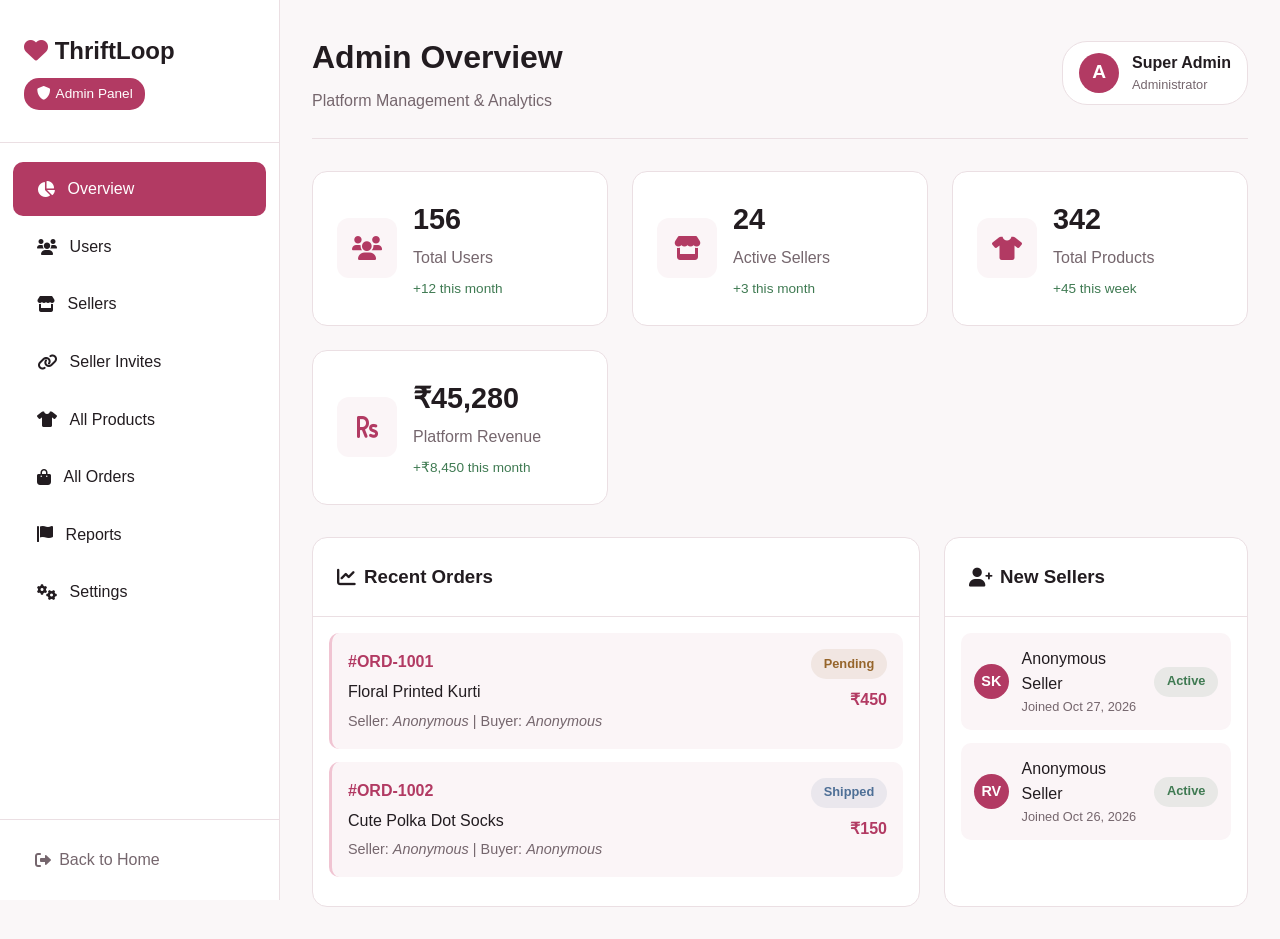
==== pages/admin/admin.html @ 54d68b33 "Update ThriftLoop frontend" ====
<!DOCTYPE html>
<html lang="en">
<head>
    <meta charset="UTF-8">
    <meta name="viewport" content="width=device-width, initial-scale=1.0">
    <title>Admin Dashboard - ThriftLoop</title>
    <link rel="stylesheet" href="../../css/style.css">
    <link rel="stylesheet" href="../seller/seller.css">
    <link rel="stylesheet" href="admin.css">
    <link href="https://fonts.googleapis.com/css2?family=Poppins:wght@300;400;500;600;700&display=swap" rel="stylesheet">
    <link rel="stylesheet" href="https://cdnjs.cloudflare.com/ajax/libs/font-awesome/6.0.0/css/all.min.css">
</head>
<body>
    <div class="dashboard-container">
        <!-- Sidebar -->
        <aside class="sidebar">
            <div class="sidebar-header">
                <h2><i class="fas fa-heart"></i> ThriftLoop</h2>
                <p class="admin-badge"><i class="fas fa-shield-alt"></i> Admin Panel</p>
            </div>
            <nav class="sidebar-nav">
                <a href="#overview" class="nav-item active" onclick="showSection('overview')">
                    <i class="fas fa-chart-pie"></i> Overview
                </a>
                <a href="#users" class="nav-item" onclick="showSection('users')">
                    <i class="fas fa-users"></i> Users
                </a>
                <a href="#sellers" class="nav-item" onclick="showSection('sellers')">
                    <i class="fas fa-store"></i> Sellers
                </a>
                <a href="#invites" class="nav-item" onclick="showSection('invites')">
                    <i class="fas fa-link"></i> Seller Invites
                </a>
                <a href="#products" class="nav-item" onclick="showSection('products')">
                    <i class="fas fa-tshirt"></i> All Products
                </a>
                <a href="#orders" class="nav-item" onclick="showSection('orders')">
                    <i class="fas fa-shopping-bag"></i> All Orders
                </a>
                <a href="#reports" class="nav-item" onclick="showSection('reports')">
                    <i class="fas fa-flag"></i> Reports
                </a>
                <a href="#settings" class="nav-item" onclick="showSection('settings')">
                    <i class="fas fa-cogs"></i> Settings
                </a>
            </nav>
            <div class="sidebar-footer">
                <a href="../../index.html" class="logout-btn">
                    <i class="fas fa-sign-out-alt"></i> Back to Home
                </a>
            </div>
        </aside>

        <!-- Main Content -->
        <main class="main-content">
            <header class="dashboard-header">
                <div class="header-left">
                    <h1 id="sectionTitle">Admin Overview</h1>
                    <p class="header-subtitle">Platform Management & Analytics</p>
                </div>
                <div class="header-right">
                    <div class="admin-info">
                        <div class="admin-avatar">A</div>
                        <div class="admin-details">
                            <p class="admin-name">Super Admin</p>
                            <p class="admin-role">Administrator</p>
                        </div>
                    </div>
                </div>
            </header>

            <!-- Overview Section -->
            <section id="overview" class="content-section active">
                <div class="stats-grid">
                    <div class="stat-card">
                        <div class="stat-icon">
                            <i class="fas fa-users"></i>
                        </div>
                        <div class="stat-info">
                            <h3>156</h3>
                            <p>Total Users</p>
                            <span class="stat-change positive">+12 this month</span>
                        </div>
                    </div>
                    <div class="stat-card">
                        <div class="stat-icon">
                            <i class="fas fa-store"></i>
                        </div>
                        <div class="stat-info">
                            <h3>24</h3>
                            <p>Active Sellers</p>
                            <span class="stat-change positive">+3 this month</span>
                        </div>
                    </div>
                    <div class="stat-card">
                        <div class="stat-icon">
                            <i class="fas fa-tshirt"></i>
                        </div>
                        <div class="stat-info">
                            <h3>342</h3>
                            <p>Total Products</p>
                            <span class="stat-change positive">+45 this week</span>
                        </div>
                    </div>
                    <div class="stat-card">
                        <div class="stat-icon">
                            <i class="fas fa-rupee-sign"></i>
                        </div>
                        <div class="stat-info">
                            <h3>₹45,280</h3>
                            <p>Platform Revenue</p>
                            <span class="stat-change positive">+₹8,450 this month</span>
                        </div>
                    </div>
                </div>

                <div class="dashboard-grid">
                    <div class="dashboard-card">
                        <div class="card-header">
                            <h3><i class="fas fa-chart-line"></i> Recent Orders</h3>
                        </div>
                        <div class="orders-list">
                            <div class="order-item">
                                <div class="order-info">
                                    <p class="order-id">#ORD-1001</p>
                                    <p class="order-product">Floral Printed Kurti</p>
                                    <p class="order-details">Seller: <span class="anonymous">Anonymous</span> | Buyer: <span class="anonymous">Anonymous</span></p>
                                </div>
                                <div class="order-status">
                                    <span class="status-badge pending">Pending</span>
                                    <p class="order-amount">₹450</p>
                                </div>
                            </div>
                            <div class="order-item">
                                <div class="order-info">
                                    <p class="order-id">#ORD-1002</p>
                                    <p class="order-product">Cute Polka Dot Socks</p>
                                    <p class="order-details">Seller: <span class="anonymous">Anonymous</span> | Buyer: <span class="anonymous">Anonymous</span></p>
                                </div>
                                <div class="order-status">
                                    <span class="status-badge shipped">Shipped</span>
                                    <p class="order-amount">₹150</p>
                                </div>
                            </div>
                        </div>
                    </div>

                    <div class="dashboard-card">
                        <div class="card-header">
                            <h3><i class="fas fa-user-plus"></i> New Sellers</h3>
                        </div>
                        <div class="sellers-list">
                            <div class="seller-item">
                                <div class="seller-avatar-small">SK</div>
                                <div class="seller-info-small">
                                    <p class="seller-name-small">Anonymous Seller</p>
                                    <p class="seller-email-small">Joined Oct 27, 2026</p>
                                </div>
                                <span class="status-badge active">Active</span>
                            </div>
                            <div class="seller-item">
                                <div class="seller-avatar-small">RV</div>
                                <div class="seller-info-small">
                                    <p class="seller-name-small">Anonymous Seller</p>
                                    <p class="seller-email-small">Joined Oct 26, 2026</p>
                                </div>
                                <span class="status-badge active">Active</span>
                            </div>
                        </div>
                    </div>
                </div>
            </section>

            <!-- Users Section -->
            <section id="users" class="content-section">
                <div class="section-header">
                    <h2>All Users</h2>
                </div>
                <div class="table-container">
                    <table class="data-table">
                        <thead>
                            <tr>
                                <th>User ID</th>
                                <th>Email</th>
                                <th>Role</th>
                                <th>Joined</th>
                                <th>Status</th>
                                <th>Actions</th>
                            </tr>
                        </thead>
                        <tbody>
                            <tr>
                                <td>#USR-001</td>
                                <td>buyer1@example.com</td>
                                <td><span class="role-badge customer">Customer</span></td>
                                <td>Oct 20, 2026</td>
                                <td><span class="status-badge active">Active</span></td>
                                <td>
                                    <button class="action-btn"><i class="fas fa-ban"></i></button>
                                    <button class="action-btn"><i class="fas fa-eye"></i></button>
                                </td>
                            </tr>
                            <tr>
                                <td>#USR-002</td>
                                <td>buyer2@example.com</td>
                                <td><span class="role-badge customer">Customer</span></td>
                                <td>Oct 22, 2026</td>
                                <td><span class="status-badge active">Active</span></td>
                                <td>
                                    <button class="action-btn"><i class="fas fa-ban"></i></button>
                                    <button class="action-btn"><i class="fas fa-eye"></i></button>
                                </td>
                            </tr>
                        </tbody>
                    </table>
                </div>
            </section>

            <!-- Sellers Section -->
            <section id="sellers" class="content-section">
                <div class="section-header">
                    <h2>All Sellers</h2>
                </div>
                <div class="table-container">
                    <table class="data-table">
                        <thead>
                            <tr>
                                <th>Seller ID</th>
                                <th>Display Name</th>
                                <th>Products</th>
                                <th>Orders</th>
                                <th>Earnings</th>
                                <th>Status</th>
                                <th>Actions</th>
                            </tr>
                        </thead>
                        <tbody>
                            <tr>
                                <td>#SELL-XXXX</td>
                                <td><span class="anonymous">Anonymous Seller</span></td>
                                <td>8</td>
                                <td>12</td>
                                <td>₹5,450</td>
                                <td><span class="status-badge active">Active</span></td>
                                <td>
                                    <button class="action-btn"><i class="fas fa-eye"></i></button>
                                    <button class="action-btn"><i class="fas fa-ban"></i></button>
                                </td>
                            </tr>
                            <tr>
                                <td>#SELL-YYYY</td>
                                <td><span class="anonymous">Anonymous Seller</span></td>
                                <td>6</td>
                                <td>9</td>
                                <td>₹4,200</td>
                                <td><span class="status-badge active">Active</span></td>
                                <td>
                                    <button class="action-btn"><i class="fas fa-eye"></i></button>
                                    <button class="action-btn"><i class="fas fa-ban"></i></button>
                                </td>
                            </tr>
                        </tbody>
                    </table>
                </div>
            </section>

            <!-- Seller Invites Section -->
            <section id="invites" class="content-section">
                <div class="section-header">
                    <h2>Seller Invite Links</h2>
                    <button class="btn btn-primary" onclick="generateSellerInvite()">
                        <i class="fas fa-plus"></i> Generate New Invite
                    </button>
                </div>
                <div class="invite-info-box">
                    <p><i class="fas fa-shield-alt"></i> Only admins can create seller signup links. Share the generated link directly with the seller. Each link can be used once.</p>
                </div>
                <div class="table-container">
                    <table class="data-table">
                        <thead>
                            <tr>
                                <th>Created</th>
                                <th>Status</th>
                                <th>Signup Link</th>
                                <th>Used By</th>
                                <th>Actions</th>
                            </tr>
                        </thead>
                        <tbody id="invitesTableBody">
                            <tr><td colspan="5" style="text-align:center; color: var(--text-gray);">No invites yet. Generate one to share with a seller.</td></tr>
                        </tbody>
                    </table>
                </div>
            </section>

            <!-- Products Section -->
            <section id="products" class="content-section">
                <div class="section-header">
                    <h2>All Products</h2>
                </div>
                <div class="table-container">
                    <table class="data-table">
                        <thead>
                            <tr>
                                <th>Product ID</th>
                                <th>Product</th>
                                <th>Seller</th>
                                <th>Category</th>
                                <th>Price</th>
                                <th>Status</th>
                                <th>Actions</th>
                            </tr>
                        </thead>
                        <tbody>
                            <tr>
                                <td>#PRD-001</td>
                                <td>Floral Printed Kurti</td>
                                <td><span class="anonymous">Anonymous</span></td>
                                <td><span class="category-tag">Kurtis</span></td>
                                <td>₹450</td>
                                <td><span class="status-badge active">Active</span></td>
                                <td>
                                    <button class="action-btn"><i class="fas fa-check"></i></button>
                                    <button class="action-btn delete"><i class="fas fa-times"></i></button>
                                </td>
                            </tr>
                            <tr>
                                <td>#PRD-002</td>
                                <td>Cute Polka Dot Socks</td>
                                <td><span class="anonymous">Anonymous</span></td>
                                <td><span class="category-tag">Socks</span></td>
                                <td>₹150</td>
                                <td><span class="status-badge active">Active</span></td>
                                <td>
                                    <button class="action-btn"><i class="fas fa-check"></i></button>
                                    <button class="action-btn delete"><i class="fas fa-times"></i></button>
                                </td>
                            </tr>
                        </tbody>
                    </table>
                </div>
            </section>

            <!-- Orders Section -->
            <section id="orders" class="content-section">
                <div class="section-header">
                    <h2>All Orders</h2>
                </div>
                <div class="table-container">
                    <table class="data-table">
                        <thead>
                            <tr>
                                <th>Order ID</th>
                                <th>Product</th>
                                <th>Seller</th>
                                <th>Buyer</th>
                                <th>Amount</th>
                                <th>Status</th>
                                <th>Date</th>
                            </tr>
                        </thead>
                        <tbody>
                            <tr>
                                <td>#ORD-1001</td>
                                <td>Floral Printed Kurti</td>
                                <td><span class="anonymous">Anonymous</span></td>
                                <td><span class="anonymous">Anonymous</span></td>
                                <td>₹450</td>
                                <td><span class="status-badge pending">Pending</span></td>
                                <td>Oct 23, 2026</td>
                            </tr>
                            <tr>
                                <td>#ORD-1002</td>
                                <td>Cute Polka Dot Socks</td>
                                <td><span class="anonymous">Anonymous</span></td>
                                <td><span class="anonymous">Anonymous</span></td>
                                <td>₹150</td>
                                <td><span class="status-badge shipped">Shipped</span></td>
                                <td>Oct 24, 2026</td>
                            </tr>
                        </tbody>
                    </table>
                </div>
            </section>

            <!-- Reports Section -->
            <section id="reports" class="content-section">
                <div class="section-header">
                    <h2>Reports & Flags</h2>
                </div>
                <div class="dashboard-card">
                    <div class="card-header">
                        <h3><i class="fas fa-flag"></i> User Reports</h3>
                    </div>
                    <div class="reports-list">
                        <div class="report-item">
                            <div class="report-info">
                                <p class="report-title">Inappropriate Product Image</p>
                                <p class="report-details">Reported by: <span class="anonymous">Anonymous</span> | Product: #PRD-045</p>
                                <p class="report-reason">Reason: Misleading photos</p>
                            </div>
                            <div class="report-actions">
                                <button class="btn-small btn-primary">Review</button>
                                <button class="btn-small">Dismiss</button>
                            </div>
                        </div>
                    </div>
                </div>
            </section>

            <!-- Settings Section -->
            <section id="settings" class="content-section">
                <div class="section-header">
                    <h2>Platform Settings</h2>
                </div>
                <div class="dashboard-grid">
                    <div class="dashboard-card">
                        <div class="card-header">
                            <h3><i class="fas fa-sliders-h"></i> General Settings</h3>
                        </div>
                        <div class="settings-form">
                            <div class="form-group">
                                <label>Platform Name</label>
                                <input type="text" value="ThriftLoop">
                            </div>
                            <div class="form-group">
                                <label>Commission Rate (%)</label>
                                <input type="number" value="10">
                            </div>
                            <button class="btn btn-primary">Save Settings</button>
                        </div>
                    </div>
                    <div class="dashboard-card">
                        <div class="card-header">
                            <h3><i class="fas fa-shield-alt"></i> Privacy Settings</h3>
                        </div>
                        <div class="settings-form">
                            <div class="toggle-setting">
                                <label>Anonymous Buyer-Seller Communication</label>
                                <label class="switch">
                                    <input type="checkbox" checked>
                                    <span class="slider"></span>
                                </label>
                            </div>
                            <div class="toggle-setting">
                                <label>Hide Seller Details from Buyers</label>
                                <label class="switch">
                                    <input type="checkbox" checked>
                                    <span class="slider"></span>
                                </label>
                            </div>
                            <button class="btn btn-primary">Update Privacy</button>
                        </div>
                    </div>
                </div>
            </section>
        </main>
    </div>

    <script src="../../js/config.js"></script>
    <script src="../../js/api.js"></script>
    <script src="admin.js"></script>
</body>
</html>
---- css/style.css ----
/* Reset and Base Styles */
* {
    margin: 0;
    padding: 0;
    box-sizing: border-box;
    -webkit-tap-highlight-color: transparent;
}

:root {
    /* ---- Brand palette: 2 pinks + white + ink ---- */
    --pink-blush: #f0c4d2;     /* soft dusty pink */
    --pink-berry: #b23a63;     /* deep berry pink */
    --pink-berry-dark: #8e2c4e;
    --cream: #ffffff;          /* clean white */
    --ink: #221c20;            /* soft black text */
    --ink-deep: #faf7f8;       /* light page tint */
    --surface: #ffffff;        /* cards */
    --surface-raised: #fdfbfc;
    --surface-soft: #fbf5f7;   /* blush tint */
    --muted: #75666d;
    --line: #ebdfe3;
    --shadow: rgba(34, 28, 32, 0.07);
    --shadow-strong: rgba(34, 28, 32, 0.12);

    /* ---- Legacy aliases (keep existing styles working) ---- */
    --primary-pink: var(--pink-berry);
    --baby-pink: var(--pink-blush);
    --shocking-pink: var(--pink-berry);
    --hot-pink: var(--pink-blush);
    --violet: var(--pink-berry-dark);
    --light-violet: var(--pink-blush);
    --accent-orange: var(--pink-berry);
    --dark-bg: var(--surface);
    --darker-bg: var(--ink-deep);
    --card-bg: var(--surface);
    --text-light: var(--ink);
    --text-gray: var(--muted);
    --border-color: var(--line);
    --border-pink: var(--pink-berry);
    --light-pink: var(--pink-blush);
    --dark-pink: var(--pink-berry);
    --success: #3f7a52;
    --warning: #96652b;
    --danger: #b24343;
    --info: #4e6f96;

    color-scheme: light;
    accent-color: var(--pink-berry);
}

body {
    font-family: 'Inter', -apple-system, BlinkMacSystemFont, sans-serif;
    background: radial-gradient(ellipse at top, rgba(168, 85, 247, 0.15) 0%, transparent 50%),
                radial-gradient(ellipse at bottom, rgba(255, 110, 199, 0.1) 0%, transparent 50%),
                var(--darker-bg);
    color: var(--text-light);
    line-height: 1.6;
    overflow-x: hidden;
    -webkit-font-smoothing: antialiased;
    -moz-osx-font-smoothing: grayscale;
    -webkit-tap-highlight-color: transparent;
}

::selection {
    background: var(--pink-berry);
    color: var(--cream);
}

a:focus-visible,
button:focus-visible {
    outline: 2px solid var(--pink-berry);
    outline-offset: 3px;
}

.container {
    max-width: 1200px;
    margin: 0 auto;
    padding: 0 2rem;
}

/* Header */
.header {
    position: fixed;
    top: 0;
    width: 100%;
    background: rgba(15, 6, 20, 0.98);
    backdrop-filter: blur(20px) saturate(180%);
    -webkit-backdrop-filter: blur(20px) saturate(180%);
    z-index: 1000;
    border-bottom: 1px solid rgba(255, 110, 199, 0.2);
}

.navbar {
    padding: 1rem 0;
}

.nav-container {
    max-width: 1200px;
    margin: 0 auto;
    padding: 0 2rem;
    display: flex;
    justify-content: space-between;
    align-items: center;
    flex-wrap: wrap;
}

.nav-logo h2 {
    color: var(--baby-pink);
    font-size: 1.8rem;
    font-weight: 700;
    letter-spacing: -0.02em;
}

.nav-logo i {
    color: var(--shocking-pink);
}

.nav-menu {
    display: flex;
    list-style: none;
    gap: 2rem;
    align-items: center;
}

.nav-link {
    color: var(--text-light);
    text-decoration: none;
    font-weight: 500;
    transition: color 0.3s ease;
    position: relative;
}

.nav-link:hover {
    color: var(--pink-berry);
}

.nav-link::after {
    display: none;
}

.nav-link:hover::after {
    width: 100%;
}

/* Dropdown */
.dropdown {
    position: relative;
}

.dropdown-menu {
    position: absolute;
    top: 100%;
    left: 0;
    background: var(--surface);
    border: 1px solid var(--border-color);
    border-radius: 10px;
    padding: 0.5rem 0;
    min-width: 150px;
    display: none;
    box-shadow: 0 12px 30px var(--shadow);
}

.dropdown:hover .dropdown-menu {
    display: block;
}

.dropdown-item {
    display: flex;
    align-items: center;
    gap: 0.5rem;
    padding: 0.7rem 1rem;
    color: var(--text-light);
    text-decoration: none;
    transition: background 0.3s ease;
}

.dropdown-item:hover {
    background: var(--surface-soft);
    color: var(--pink-berry);
}

/* Nav Actions */
.nav-actions {
    display: flex;
    align-items: center;
    gap: 1rem;
}

.cart-btn {
    background: var(--surface);
    border: 1px solid var(--border-color);
    color: var(--ink);
    padding: 0.5rem 1rem;
    border-radius: 25px;
    cursor: pointer;
    position: relative;
    transition: all 0.3s ease;
}

.cart-btn:hover {
    background: var(--surface-soft);
    border-color: var(--pink-blush);
    color: var(--pink-berry);
}

.btn-sell {
    background: transparent;
    border: 1px solid var(--baby-pink);
    color: var(--baby-pink);
    padding: 0.5rem 1.2rem;
    border-radius: 10px;
    text-decoration: none;
    font-weight: 600;
    transition: all 0.2s ease;
}

.btn-sell:hover {
    background: rgba(255, 182, 217, 0.1);
}

.cart-count {
    position: absolute;
    top: -8px;
    right: -8px;
    background: var(--pink-berry);
    color: var(--cream);
    border-radius: 50%;
    width: 20px;
    height: 20px;
    display: flex;
    align-items: center;
    justify-content: center;
    font-size: 0.75rem;
    font-weight: 600;
}

.btn-login {
    background: linear-gradient(135deg, var(--shocking-pink), var(--violet));
    border: none;
    color: var(--text-light);
    padding: 0.5rem 1.5rem;
    border-radius: 10px;
    cursor: pointer;
    font-weight: 600;
    transition: all 0.2s ease;
}

.btn-login:hover {
    opacity: 0.9;
}

/* Hamburger */
.hamburger {
    display: none;
    cursor: pointer;
}

.bar {
    display: block;
    width: 25px;
    height: 3px;
    margin: 5px auto;
    background-color: var(--ink);
}

/* Hero Section */
.hero {
    padding: 120px 0 80px;
    min-height: 100vh;
    display: flex;
    align-items: center;
}

.hero-container {
    max-width: 1200px;
    margin: 0 auto;
    padding: 0 2rem;
    display: grid;
    grid-template-columns: 1fr 1fr;
    gap: 4rem;
    align-items: center;
}

.hero-title {
    font-size: 3.5rem;
    font-weight: 700;
    line-height: 1.2;
    margin-bottom: 1rem;
}

.gradient-text {
    background: linear-gradient(90deg, var(--baby-pink), var(--shocking-pink));
    -webkit-background-clip: text;
    -webkit-text-fill-color: transparent;
    background-clip: text;
}

.hero-subtitle {
    font-size: 1.2rem;
    color: var(--text-gray);
    margin-bottom: 2rem;
}

.hero-buttons {
    display: flex;
    gap: 1rem;
    flex-wrap: wrap;
}

.btn {
    padding: 0.8rem 2rem;
    border: none;
    border-radius: 12px;
    text-decoration: none;
    font-weight: 600;
    cursor: pointer;
    transition: all 0.2s ease;
    display: inline-flex;
    align-items: center;
    gap: 0.5rem;
    font-family: 'Inter', sans-serif;
    font-size: 0.95rem;
}

.btn-primary {
    background: linear-gradient(135deg, var(--shocking-pink), var(--violet));
    color: var(--text-light);
    border: none;
}

.btn-primary:hover {
    opacity: 0.9;
}

.btn-secondary {
    background: transparent;
    color: var(--text-light);
    border: 1px solid var(--shocking-pink);
}

.btn-secondary:hover {
    background: rgba(255, 20, 147, 0.1);
}

.btn-full {
    width: 100%;
    justify-content: center;
}

/* Hero Image */
.hero-card {
    position: relative;
    border-radius: 20px;
    overflow: hidden;
    border: 1px solid var(--border-color);
    box-shadow: 0 20px 45px var(--shadow);
}

.hero-card img {
    width: 100%;
    height: 500px;
    object-fit: cover;
    display: block;
}

/* Categories */
.categories {
    padding: 80px 0;
    background: var(--ink-deep);
    border-top: 1px solid var(--border-color);
    border-bottom: 1px solid rgba(255, 110, 199, 0.2);
}

.section-title {
    text-align: center;
    font-size: 2.5rem;
    margin-bottom: 3rem;
    font-weight: 700;
}

.categories-grid {
    display: grid;
    grid-template-columns: 1fr 1fr;
    gap: 2rem;
}

.category-card {
    position: relative;
    border-radius: 15px;
    overflow: hidden;
    cursor: pointer;
    transition: transform 0.3s ease;
    height: 250px;
}

.category-card:hover {
    transform: scale(1.02);
}

.category-card img {
    width: 100%;
    height: 100%;
    object-fit: cover;
}

.category-overlay {
    position: absolute;
    bottom: 0;
    left: 0;
    right: 0;
    background: linear-gradient(transparent, rgba(0, 0, 0, 0.9));
    padding: 2rem;
    text-align: center;
}

.category-overlay h3 {
    font-size: 1.8rem;
    margin-bottom: 0.5rem;
    color: #ffffff;
}

.category-overlay p {
    color: rgba(255, 255, 255, 0.82);
}

/* Products */
.products {
    padding: 80px 0;
}

.products-header {
    display: flex;
    justify-content: space-between;
    align-items: center;
    margin-bottom: 1rem;
    flex-wrap: wrap;
    gap: 1rem;
}

.stock-note {
    text-align: center;
    color: var(--baby-pink);
    margin-bottom: 2rem;
    font-size: 0.9rem;
    display: flex;
    align-items: center;
    justify-content: center;
    gap: 0.5rem;
}

.filter-tabs {
    display: flex;
    gap: 0.5rem;
    background: var(--surface-soft);
    padding: 0.3rem;
    border-radius: 25px;
    border: 1px solid var(--border-color);
}

.filter-tab {
    background: transparent;
    border: none;
    color: var(--text-light);
    padding: 0.5rem 1.5rem;
    border-radius: 20px;
    cursor: pointer;
    transition: all 0.3s ease;
    font-family: 'Poppins', sans-serif;
}

.filter-tab.active {
    background: var(--pink-berry);
    color: var(--cream);
}

.filter-tab:hover:not(.active) {
    background: var(--surface);
    color: var(--pink-berry);
}

.products-grid {
    display: grid;
    grid-template-columns: repeat(auto-fill, minmax(280px, 1fr));
    gap: 2rem;
}

.product-card {
    background: var(--surface);
    border-radius: 15px;
    overflow: hidden;
    border: 1px solid var(--border-color);
    transition: transform 0.3s ease, box-shadow 0.3s ease, border-color 0.3s ease;
    cursor: pointer;
}

.product-card:hover {
    transform: translateY(-2px);
    border-color: var(--pink-blush);
    box-shadow: 0 15px 30px var(--shadow);
}

.product-image {
    width: 100%;
    height: 250px;
    object-fit: cover;
}

.product-info {
    padding: 1.5rem;
}

.product-category {
    color: var(--pink-berry);
    font-size: 0.85rem;
    font-weight: 500;
    letter-spacing: 0.06em;
    text-transform: uppercase;
}

.product-name {
    font-size: 1.2rem;
    margin: 0.5rem 0;
    font-weight: 600;
}

.product-price {
    color: var(--pink-berry);
    font-size: 1.3rem;
    font-weight: 700;
    margin-bottom: 1rem;
}

.product-seller {
    color: var(--text-gray);
    font-size: 0.85rem;
    margin-bottom: 1rem;
}

.btn-add-cart {
    width: 100%;
    background: var(--pink-berry);
    border: none;
    color: var(--cream);
    padding: 0.7rem;
    border-radius: 10px;
    cursor: pointer;
    font-weight: 600;
    transition: all 0.3s ease;
    font-family: 'Poppins', sans-serif;
}

.btn-add-cart:hover {
    background: var(--pink-berry-dark);
}

/* Cart Sidebar */
.cart-sidebar {
    position: fixed;
    top: 0;
    right: -400px;
    width: 400px;
    height: 100vh;
    background: var(--surface);
    border-left: 1px solid var(--border-color);
    z-index: 2000;
    transition: right 0.3s ease;
    display: flex;
    flex-direction: column;
    box-shadow: -12px 0 35px var(--shadow);
}

.cart-sidebar.active {
    right: 0;
}

.cart-header {
    padding: 1.5rem;
    border-bottom: 1px solid var(--border-color);
    display: flex;
    justify-content: space-between;
    align-items: center;
}

.cart-header h3 {
    font-size: 1.5rem;
}

.close-cart {
    background: none;
    border: none;
    color: var(--text-light);
    font-size: 1.5rem;
    cursor: pointer;
}

.cart-items {
    flex: 1;
    overflow-y: auto;
    padding: 1rem;
}

.cart-item {
    display: flex;
    gap: 1rem;
    padding: 1rem;
    background: var(--surface-soft);
    border: 1px solid var(--border-color);
    border-radius: 10px;
    margin-bottom: 1rem;
}

.cart-item img {
    width: 60px;
    height: 60px;
    object-fit: cover;
    border-radius: 8px;
}

.cart-item-info {
    flex: 1;
}

.cart-item-name {
    font-weight: 600;
    margin-bottom: 0.3rem;
}

.cart-item-price {
    color: var(--primary-pink);
    font-weight: 600;
}

.remove-item {
    background: var(--danger);
    border: none;
    color: var(--cream);
    font-weight: 600;
    padding: 0.3rem 0.6rem;
    border-radius: 5px;
    cursor: pointer;
    margin-top: 0.5rem;
}

.cart-footer {
    padding: 1.5rem;
    border-top: 1px solid var(--border-color);
}

.cart-total {
    display: flex;
    justify-content: space-between;
    font-size: 1.3rem;
    font-weight: 700;
    margin-bottom: 1rem;
    color: var(--pink-berry);
}

.cart-overlay {
    position: fixed;
    top: 0;
    left: 0;
    width: 100%;
    height: 100%;
    background: rgba(34, 28, 32, 0.35);
    z-index: 1500;
    display: none;
}

.cart-overlay.active {
    display: block;
}

/* Modal */
.modal {
    position: fixed;
    top: 0;
    left: 0;
    width: 100%;
    height: 100%;
    background: rgba(34, 28, 32, 0.35);
    z-index: 3000;
    display: none;
    align-items: center;
    justify-content: center;
}

.modal.active {
    display: flex;
}

.modal-content {
    background: var(--surface);
    border-radius: 15px;
    border: 1px solid var(--border-color);
    width: 90%;
    max-width: 400px;
    max-height: 90vh;
    overflow-y: auto;
    box-shadow: 0 30px 70px var(--shadow-strong);
}

.modal-header {
    padding: 1.5rem;
    border-bottom: 1px solid var(--border-color);
    display: flex;
    justify-content: space-between;
    align-items: center;
}

.modal-header h3 {
    font-size: 1.5rem;
}

.close-modal {
    background: none;
    border: none;
    color: var(--text-light);
    font-size: 1.5rem;
    cursor: pointer;
}

.modal-body {
    padding: 1.5rem;
}

.login-tabs {
    display: flex;
    gap: 0.3rem;
    margin-bottom: 1.5rem;
    background: var(--surface-soft);
    padding: 0.3rem;
    border-radius: 10px;
}

.login-tab {
    flex: 1;
    background: transparent;
    border: none;
    color: var(--text-light);
    padding: 0.5rem;
    border-radius: 8px;
    cursor: pointer;
    transition: all 0.3s ease;
    font-family: 'Poppins', sans-serif;
}

.login-tab.active {
    background: var(--pink-berry);
    color: var(--cream);
}

.form-group {
    margin-bottom: 1rem;
}

.form-group input {
    width: 100%;
    padding: 0.8rem;
    background: var(--surface-soft);
    border: 1px solid var(--border-color);
    border-radius: 10px;
    color: var(--ink);
    font-family: 'Poppins', sans-serif;
    font-size: 0.95rem;
}

.form-group input::placeholder {
    color: var(--muted);
}

.form-group input:focus {
    outline: none;
    border-color: var(--pink-berry);
    background: var(--surface);
    box-shadow: 0 0 0 3px rgba(178, 58, 99, 0.09);
}

.signup-link {
    text-align: center;
    margin-top: 1rem;
    color: var(--text-gray);
}

.signup-link a {
    color: var(--pink-berry);
    text-decoration: none;
}

/* Responsive */
@media (max-width: 968px) {
    .hero-container {
        grid-template-columns: 1fr;
        text-align: center;
    }
    
    .hero-title {
        font-size: 2.5rem;
    }
    
    .categories-grid {
        grid-template-columns: 1fr;
    }
    
    .products-header {
        flex-direction: column;
        text-align: center;
    }
    
    .filter-tabs {
        flex-wrap: wrap;
        justify-content: center;
    }
    
    .categories-grid {
        grid-template-columns: 1fr 1fr;
    }
}

@media (max-width: 768px) {
    .hamburger {
        display: block;
    }
    
    .nav-menu {
        position: fixed;
        left: -100%;
        top: 70px;
        flex-direction: column;
        background: var(--surface);
        width: 100%;
        text-align: center;
        transition: 0.3s;
        box-shadow: 0 10px 27px var(--shadow);
        padding: 2rem 0;
        border-bottom: 1px solid var(--border-color);
    }
    
    .nav-menu.active {
        left: 0;
    }
    
    .nav-actions {
        flex-wrap: wrap;
        justify-content: center;
    }
    
    .cart-sidebar {
        width: 100%;
        right: -100%;
    }
}
---- pages/seller/seller.css ----
/* Seller Dashboard Styles */
.dashboard-container {
    display: flex;
    min-height: 100vh;
    background: var(--ink-deep);
}

/* Sidebar */
.sidebar {
    width: 280px;
    background: var(--surface);
    border-right: 1px solid var(--border-color);
    display: flex;
    flex-direction: column;
    position: fixed;
    height: 100vh;
    overflow-y: auto;
}

.sidebar-header {
    padding: 2rem 1.5rem;
    border-bottom: 1px solid var(--border-color);
}

.sidebar-header h2 {
    color: var(--ink);
    font-size: 1.5rem;
    margin-bottom: 0.5rem;
}

.sidebar-header h2 i {
    color: var(--pink-berry);
}

.seller-badge {
    background: var(--pink-berry);
    color: var(--cream);
    padding: 0.3rem 0.8rem;
    border-radius: 15px;
    font-size: 0.85rem;
    display: inline-flex;
    align-items: center;
    gap: 0.3rem;
}

.sidebar-nav {
    flex: 1;
    padding: 1rem 0;
}

.nav-item {
    display: flex;
    align-items: center;
    gap: 0.8rem;
    padding: 0.9rem 1.5rem;
    color: var(--text-light);
    text-decoration: none;
    transition: all 0.3s ease;
    position: relative;
    margin: 0.2rem 0.8rem;
    border-radius: 10px;
}

.nav-item:hover {
    background: var(--surface-soft);
    color: var(--pink-berry);
}

.nav-item.active {
    background: var(--pink-berry);
    color: var(--cream);
}

.nav-item .badge {
    margin-left: auto;
    background: var(--pink-berry);
    color: var(--cream);
    padding: 0.2rem 0.6rem;
    border-radius: 12px;
    font-size: 0.75rem;
    font-weight: 600;
}

.nav-item.active .badge {
    background: var(--cream);
    color: var(--pink-berry);
}

.sidebar-footer {
    padding: 1rem 1.5rem;
    border-top: 1px solid var(--border-color);
}

.logout-btn {
    display: flex;
    align-items: center;
    gap: 0.5rem;
    color: var(--text-gray);
    text-decoration: none;
    padding: 0.7rem;
    transition: color 0.3s ease;
}

.logout-btn:hover {
    color: var(--danger);
}

/* Main Content */
.main-content {
    flex: 1;
    margin-left: 280px;
    padding: 2rem;
}

/* Header */
.dashboard-header {
    display: flex;
    justify-content: space-between;
    align-items: center;
    margin-bottom: 2rem;
    padding-bottom: 1.5rem;
    border-bottom: 1px solid var(--border-color);
}

.header-left h1 {
    font-size: 2rem;
    margin-bottom: 0.3rem;
}

.header-subtitle {
    color: var(--text-gray);
}

.header-right {
    display: flex;
    align-items: center;
    gap: 1.5rem;
}

.notification-bell {
    position: relative;
    background: var(--card-bg);
    padding: 0.7rem;
    border-radius: 50%;
    cursor: pointer;
    border: 1px solid var(--border-color);
}

.notification-dot {
    position: absolute;
    top: 8px;
    right: 8px;
    width: 8px;
    height: 8px;
    background: var(--danger);
    border-radius: 50%;
}

.seller-info {
    display: flex;
    align-items: center;
    gap: 0.8rem;
    background: var(--card-bg);
    padding: 0.5rem 1rem;
    border-radius: 25px;
    border: 1px solid var(--border-color);
}

.seller-avatar {
    width: 40px;
    height: 40px;
    border-radius: 50%;
    background: var(--pink-berry);
    color: var(--cream);
    display: flex;
    align-items: center;
    justify-content: center;
    font-weight: 700;
    font-size: 1.2rem;
}

.seller-name {
    font-weight: 600;
}

.seller-id {
    font-size: 0.8rem;
    color: var(--text-gray);
}

/* Content Sections */
.content-section {
    display: none;
}

.content-section.active {
    display: block;
}

/* Stats Grid */
.stats-grid {
    display: grid;
    grid-template-columns: repeat(auto-fit, minmax(250px, 1fr));
    gap: 1.5rem;
    margin-bottom: 2rem;
}

.stat-card {
    background: var(--surface);
    padding: 1.5rem;
    border-radius: 15px;
    border: 1px solid var(--border-color);
    display: flex;
    align-items: center;
    gap: 1rem;
    transition: transform 0.3s ease, box-shadow 0.3s ease;
}

.stat-card:hover {
    transform: translateY(-2px);
    box-shadow: 0 12px 26px var(--shadow);
}

.stat-icon {
    width: 60px;
    height: 60px;
    border-radius: 12px;
    display: flex;
    align-items: center;
    justify-content: center;
    font-size: 1.5rem;
    background: var(--surface-soft);
    color: var(--pink-berry);
}

.stat-info h3 {
    font-size: 1.8rem;
    margin-bottom: 0.2rem;
}

.stat-info p {
    color: var(--text-gray);
    margin-bottom: 0.3rem;
}

.stat-change {
    font-size: 0.85rem;
    color: var(--text-gray);
}

.stat-change.positive {
    color: var(--success);
}

/* Dashboard Grid */
.dashboard-grid {
    display: grid;
    grid-template-columns: 2fr 1fr;
    gap: 1.5rem;
}

/* Dashboard Card */
.dashboard-card {
    background: var(--card-bg);
    border-radius: 15px;
    border: 1px solid var(--border-color);
    overflow: hidden;
}

.card-header {
    padding: 1.5rem;
    border-bottom: 1px solid var(--border-color);
    display: flex;
    justify-content: space-between;
    align-items: center;
}

.card-header h3 {
    display: flex;
    align-items: center;
    gap: 0.5rem;
}

.view-all {
    color: var(--pink-berry);
    text-decoration: none;
    font-weight: 500;
}

/* Orders List */
.orders-list {
    padding: 1rem;
}

.order-item {
    display: flex;
    justify-content: space-between;
    padding: 1rem;
    background: var(--surface-soft);
    border-radius: 10px;
    margin-bottom: 0.8rem;
    border-left: 3px solid var(--pink-blush);
}

.order-id {
    font-weight: 600;
    color: var(--pink-berry);
}

.order-product {
    font-weight: 500;
    margin: 0.3rem 0;
}

.order-customer {
    color: var(--text-gray);
    font-size: 0.9rem;
}

.anonymous {
    color: var(--muted);
    font-style: italic;
}

.order-status {
    text-align: right;
}

.status-badge {
    padding: 0.3rem 0.8rem;
    border-radius: 15px;
    font-size: 0.8rem;
    font-weight: 600;
    display: inline-block;
}

.status-badge.pending {
    background: rgba(150, 101, 43, 0.1);
    color: var(--warning);
}

.status-badge.shipped {
    background: rgba(78, 111, 150, 0.1);
    color: var(--info);
}

.status-badge.delivered {
    background: rgba(63, 122, 82, 0.1);
    color: var(--success);
}

.status-badge.active {
    background: rgba(63, 122, 82, 0.1);
    color: var(--success);
}

.status-badge.sold {
    background: rgba(178, 67, 67, 0.1);
    color: var(--danger);
}

.order-amount {
    font-weight: 700;
    color: var(--pink-berry);
    margin-top: 0.5rem;
}

/* Quick Actions */
.quick-actions {
    padding: 1rem;
    display: flex;
    flex-direction: column;
    gap: 0.8rem;
}

.quick-action-btn {
    background: var(--surface);
    border: 1px solid var(--border-color);
    color: var(--ink);
    padding: 1rem;
    border-radius: 10px;
    cursor: pointer;
    display: flex;
    align-items: center;
    gap: 0.8rem;
    transition: all 0.3s ease;
    font-family: 'Poppins', sans-serif;
}

.quick-action-btn:hover {
    background: var(--surface-soft);
    border-color: var(--pink-blush);
    color: var(--pink-berry);
}

/* Section Headers */
.section-header {
    display: flex;
    justify-content: space-between;
    align-items: center;
    margin-bottom: 2rem;
}

/* Tables */
.products-table-container,
.orders-table-container {
    background: var(--card-bg);
    border-radius: 15px;
    border: 1px solid var(--border-color);
    overflow: hidden;
}

.products-table,
.orders-table {
    width: 100%;
    border-collapse: collapse;
}

.products-table thead,
.orders-table thead {
    background: var(--surface-soft);
}

.products-table th,
.orders-table th {
    padding: 1rem;
    text-align: left;
    font-weight: 600;
    color: var(--text-gray);
    border-bottom: 1px solid var(--border-color);
}

.products-table td,
.orders-table td {
    padding: 1rem;
    border-bottom: 1px solid var(--border-color);
}

.products-table tbody tr:hover,
.orders-table tbody tr:hover {
    background: var(--surface-soft);
}

.product-cell {
    display: flex;
    align-items: center;
    gap: 0.8rem;
}

.product-cell img {
    width: 50px;
    height: 50px;
    object-fit: cover;
    border-radius: 8px;
}

.category-tag {
    background: var(--surface-soft);
    color: var(--pink-berry);
    padding: 0.3rem 0.7rem;
    border-radius: 10px;
    font-size: 0.85rem;
}

.action-btn {
    background: var(--surface);
    border: 1px solid var(--border-color);
    color: var(--ink);
    padding: 0.4rem 0.6rem;
    border-radius: 6px;
    cursor: pointer;
    margin: 0 0.2rem;
}

.action-btn:hover {
    background: var(--surface-soft);
    border-color: var(--pink-blush);
    color: var(--pink-berry);
}

.action-btn.delete:hover {
    background: var(--danger);
    border-color: var(--danger);
    color: var(--cream);
}

.btn-small {
    padding: 0.4rem 0.8rem;
    background: var(--card-bg);
    border: 1px solid var(--border-color);
    color: var(--text-light);
    border-radius: 6px;
    cursor: pointer;
    font-size: 0.85rem;
}

.btn-small:disabled {
    opacity: 0.5;
    cursor: not-allowed;
}

/* Earnings */
.earnings-overview {
    display: grid;
    grid-template-columns: 2fr 1fr 1fr;
    gap: 1.5rem;
    margin-bottom: 2rem;
}

.earnings-card {
    background: var(--card-bg);
    padding: 1.5rem;
    border-radius: 15px;
    border: 1px solid var(--border-color);
    text-align: center;
}

.earnings-card.main {
    background: var(--pink-berry);
    border-color: var(--pink-berry);
    color: var(--cream);
}

.earnings-card h3 {
    color: var(--text-gray);
    margin-bottom: 0.8rem;
}

.earnings-card.main h3 {
    color: var(--cream);
}

.earnings-amount {
    font-size: 2.5rem;
    font-weight: 700;
    margin-bottom: 0.3rem;
}

.earnings-period {
    color: var(--text-gray);
}

.earnings-card.main .earnings-period {
    color: rgba(255, 255, 255, 0.9);
}

/* Transactions */
.transactions-list {
    padding: 1rem;
}

.transaction-item {
    display: grid;
    grid-template-columns: 2fr 1fr 1fr;
    align-items: center;
    padding: 1rem;
    background: var(--surface-soft);
    border-radius: 10px;
    margin-bottom: 0.8rem;
}

.transaction-id {
    font-weight: 600;
    color: var(--pink-berry);
}

.transaction-desc {
    color: var(--text-light);
    margin-top: 0.2rem;
}

.transaction-amount {
    font-weight: 700;
    font-size: 1.1rem;
}

.transaction-amount.positive {
    color: var(--success);
}

.transaction-date {
    color: var(--text-gray);
    text-align: right;
}

/* Shipping */
.shipping-form {
    padding: 1.5rem;
}

.form-row {
    display: grid;
    grid-template-columns: 1fr 1fr;
    gap: 1rem;
}

.form-group {
    margin-bottom: 1.2rem;
}

.form-group label {
    display: block;
    margin-bottom: 0.5rem;
    font-weight: 500;
    color: var(--text-light);
}

.form-group input,
.form-group select,
.form-group textarea {
    width: 100%;
    padding: 0.8rem;
    background: var(--surface-soft);
    border: 1px solid var(--border-color);
    border-radius: 10px;
    color: var(--ink);
    font-family: 'Poppins', sans-serif;
}

.form-group input:focus,
.form-group select:focus,
.form-group textarea:focus {
    outline: none;
    border-color: var(--pink-berry);
    background: var(--surface);
    box-shadow: 0 0 0 3px rgba(178, 58, 99, 0.09);
}

/* Profile */
.profile-info {
    padding: 1.5rem;
    display: flex;
    align-items: center;
    gap: 1.5rem;
}

.profile-avatar {
    width: 80px;
    height: 80px;
    border-radius: 50%;
    background: var(--pink-berry);
    color: var(--cream);
    display: flex;
    align-items: center;
    justify-content: center;
    font-weight: 700;
    font-size: 2rem;
}

.profile-details p {
    margin-bottom: 0.5rem;
}

.privacy-note {
    color: var(--success);
    font-style: italic;
}

.settings-form {
    padding: 1.5rem;
}

/* Modal */
.modal {
    position: fixed;
    top: 0;
    left: 0;
    width: 100%;
    height: 100%;
    background: rgba(34, 28, 32, 0.35);
    z-index: 3000;
    display: none;
    align-items: center;
    justify-content: center;
}

.modal.active {
    display: flex;
}

.modal-content {
    background: var(--surface);
    border-radius: 15px;
    border: 1px solid var(--border-color);
    width: 90%;
    max-width: 500px;
    max-height: 90vh;
    overflow-y: auto;
    box-shadow: 0 30px 70px var(--shadow-strong);
}

.modal-content.large {
    max-width: 600px;
}

/* Responsive */
@media (max-width: 968px) {
    .sidebar {
        width: 70px;
    }
    
    .sidebar-header h2,
    .seller-badge,
    .nav-item span,
    .nav-item .badge,
    .logout-btn span {
        display: none;
    }
    
    .nav-item {
        justify-content: center;
        padding: 0.9rem;
    }
    
    .main-content {
        margin-left: 70px;
    }
    
    .dashboard-grid {
        grid-template-columns: 1fr;
    }
    
    .earnings-overview {
        grid-template-columns: 1fr;
    }
    
    .form-row {
        grid-template-columns: 1fr;
    }
}
---- pages/admin/admin.css ----
/* Admin Dashboard Styles */
.admin-badge {
    background: var(--pink-berry);
    color: var(--cream);
    padding: 0.3rem 0.8rem;
    border-radius: 15px;
    font-size: 0.85rem;
    display: inline-flex;
    align-items: center;
    gap: 0.3rem;
}

.admin-info {
    display: flex;
    align-items: center;
    gap: 0.8rem;
    background: var(--card-bg);
    padding: 0.5rem 1rem;
    border-radius: 25px;
    border: 1px solid var(--border-color);
}

.admin-avatar {
    width: 40px;
    height: 40px;
    border-radius: 50%;
    background: var(--pink-berry);
    color: var(--cream);
    display: flex;
    align-items: center;
    justify-content: center;
    font-weight: 700;
    font-size: 1.2rem;
}

.admin-name {
    font-weight: 600;
}

.admin-role {
    font-size: 0.8rem;
    color: var(--text-gray);
}

/* Table Styles */
.table-container {
    background: var(--card-bg);
    border-radius: 15px;
    border: 1px solid var(--border-color);
    overflow: hidden;
}

.data-table {
    width: 100%;
    border-collapse: collapse;
}

.data-table thead {
    background: var(--surface-soft);
}

.data-table th {
    padding: 1rem;
    text-align: left;
    font-weight: 600;
    color: var(--text-gray);
    border-bottom: 1px solid var(--border-color);
}

.data-table td {
    padding: 1rem;
    border-bottom: 1px solid var(--border-color);
}

.data-table tbody tr:hover {
    background: var(--surface-soft);
}

.role-badge {
    padding: 0.3rem 0.7rem;
    border-radius: 10px;
    font-size: 0.85rem;
}

.role-badge.customer {
    background: rgba(63, 122, 82, 0.1);
    color: var(--success);
}

.sellers-list {
    padding: 1rem;
}

.seller-item {
    display: flex;
    align-items: center;
    gap: 0.8rem;
    padding: 0.8rem;
    background: var(--surface-soft);
    border-radius: 10px;
    margin-bottom: 0.8rem;
}

.seller-avatar-small {
    width: 35px;
    height: 35px;
    border-radius: 50%;
    background: var(--pink-berry);
    color: var(--cream);
    display: flex;
    align-items: center;
    justify-content: center;
    font-weight: 600;
    font-size: 0.9rem;
}

.seller-info-small {
    flex: 1;
}

.seller-name-small {
    font-weight: 500;
}

.seller-email-small {
    font-size: 0.8rem;
    color: var(--text-gray);
}

/* Reports */
.reports-list {
    padding: 1rem;
}

.report-item {
    display: flex;
    justify-content: space-between;
    align-items: center;
    padding: 1rem;
    background: var(--surface-soft);
    border-radius: 10px;
    border-left: 3px solid var(--warning);
    margin-bottom: 0.8rem;
}

.report-title {
    font-weight: 600;
    color: var(--warning);
}

.report-details {
    color: var(--text-gray);
    font-size: 0.9rem;
    margin: 0.3rem 0;
}

.report-reason {
    color: var(--text-light);
    font-size: 0.9rem;
}

.report-actions {
    display: flex;
    gap: 0.5rem;
}

/* Toggle Switch */
.toggle-setting {
    display: flex;
    justify-content: space-between;
    align-items: center;
    padding: 0.8rem 0;
    border-bottom: 1px solid var(--border-color);
    margin-bottom: 1rem;
}

.switch {
    position: relative;
    display: inline-block;
    width: 50px;
    height: 24px;
}

.switch input {
    opacity: 0;
    width: 0;
    height: 0;
}

.slider {
    position: absolute;
    cursor: pointer;
    top: 0;
    left: 0;
    right: 0;
    bottom: 0;
    background-color: var(--surface-soft);
    border: 1px solid var(--border-color);
    transition: 0.4s;
    border-radius: 24px;
}

.slider:before {
    position: absolute;
    content: "";
    height: 16px;
    width: 16px;
    left: 4px;
    bottom: 3px;
    background-color: var(--text-gray);
    transition: 0.4s;
    border-radius: 50%;
}

input:checked + .slider {
    background: var(--pink-berry);
    border-color: var(--pink-berry);
}

input:checked + .slider:before {
    transform: translateX(24px);
    background-color: var(--cream);
}

/* Order details for admin */
.order-details {
    color: var(--text-gray);
    font-size: 0.9rem;
}

/* Seller invites */
.invite-info-box {
    background: rgba(255, 110, 199, 0.08);
    border: 1px solid rgba(255, 110, 199, 0.25);
    border-radius: 12px;
    padding: 1rem 1.2rem;
    margin-bottom: 1.2rem;
    color: var(--text-light);
}
.invite-info-box p { margin: 0; display: flex; gap: 0.6rem; align-items: flex-start; }
.invite-info-box i { color: var(--baby-pink, #ffbde6); margin-top: 0.15rem; }
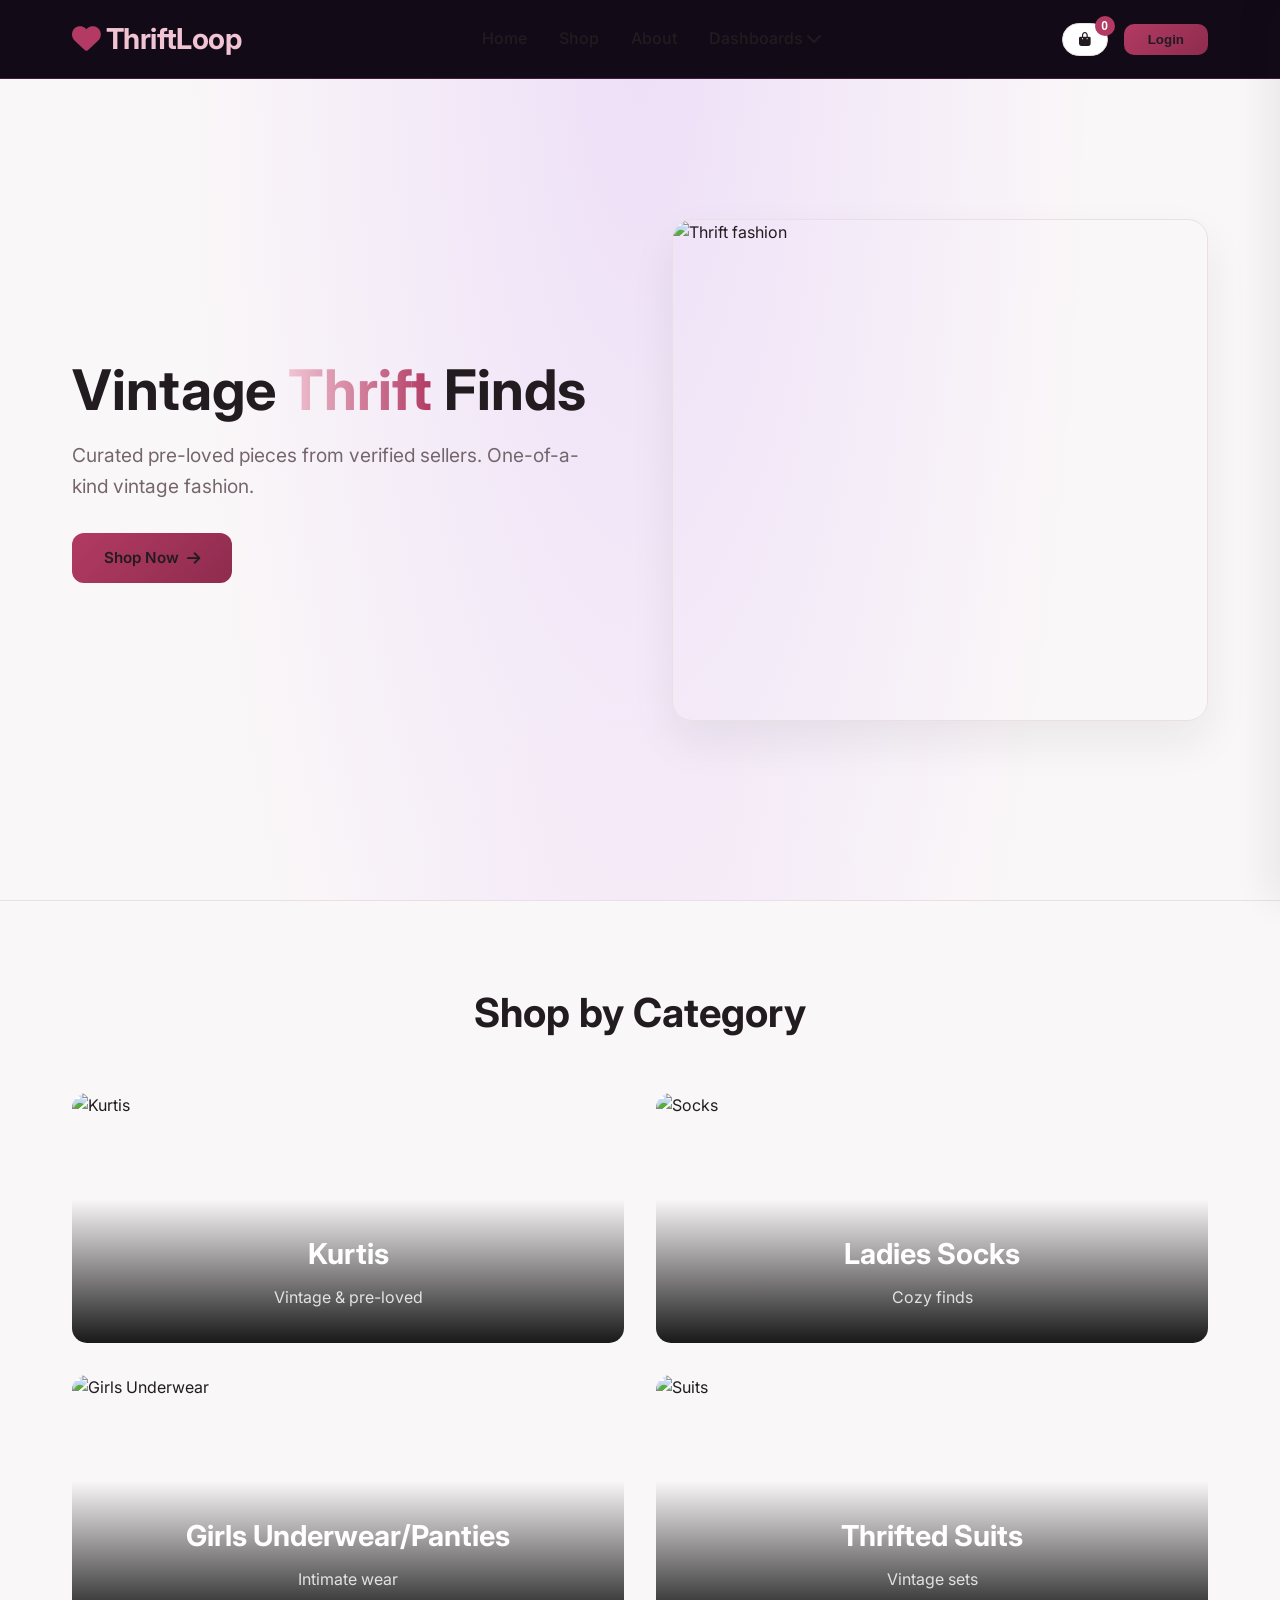
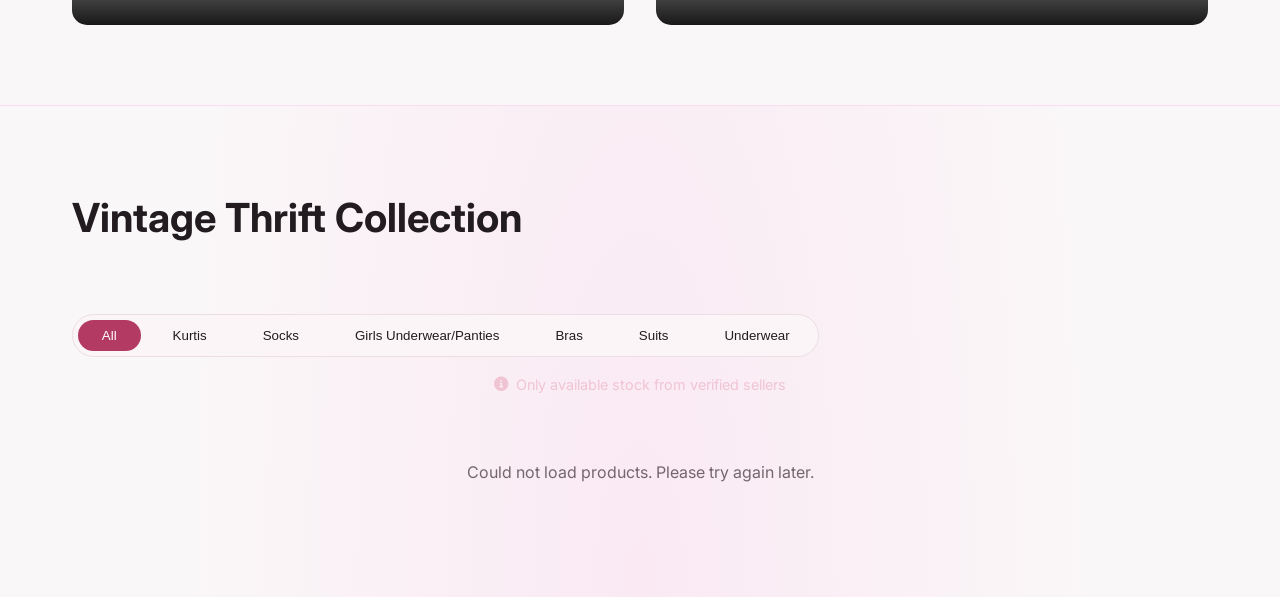
==== commit 4b3c10fb: "Remove all demo data; wire dashboards, products, orders and reviews to backend" ====
--- a/pages/admin/admin.html
+++ b/pages/admin/admin.html
@@ -37,12 +37,6 @@
                 <a href="#orders" class="nav-item" onclick="showSection('orders')">
                     <i class="fas fa-shopping-bag"></i> All Orders
                 </a>
-                <a href="#reports" class="nav-item" onclick="showSection('reports')">
-                    <i class="fas fa-flag"></i> Reports
-                </a>
-                <a href="#settings" class="nav-item" onclick="showSection('settings')">
-                    <i class="fas fa-cogs"></i> Settings
-                </a>
             </nav>
             <div class="sidebar-footer">
                 <a href="../../index.html" class="logout-btn">
@@ -62,7 +56,7 @@
                     <div class="admin-info">
                         <div class="admin-avatar">A</div>
                         <div class="admin-details">
-                            <p class="admin-name">Super Admin</p>
+                            <p class="admin-name" id="adminName">Admin</p>
                             <p class="admin-role">Administrator</p>
                         </div>
                     </div>
@@ -73,43 +67,31 @@
             <section id="overview" class="content-section active">
                 <div class="stats-grid">
                     <div class="stat-card">
-                        <div class="stat-icon">
-                            <i class="fas fa-users"></i>
-                        </div>
-                        <div class="stat-info">
-                            <h3>156</h3>
-                            <p>Total Users</p>
-                            <span class="stat-change positive">+12 this month</span>
-                        </div>
-                    </div>
-                    <div class="stat-card">
-                        <div class="stat-icon">
-                            <i class="fas fa-store"></i>
-                        </div>
-                        <div class="stat-info">
-                            <h3>24</h3>
-                            <p>Active Sellers</p>
-                            <span class="stat-change positive">+3 this month</span>
-                        </div>
-                    </div>
-                    <div class="stat-card">
-                        <div class="stat-icon">
-                            <i class="fas fa-tshirt"></i>
-                        </div>
-                        <div class="stat-info">
-                            <h3>342</h3>
-                            <p>Total Products</p>
-                            <span class="stat-change positive">+45 this week</span>
-                        </div>
-                    </div>
-                    <div class="stat-card">
-                        <div class="stat-icon">
-                            <i class="fas fa-rupee-sign"></i>
-                        </div>
-                        <div class="stat-info">
-                            <h3>₹45,280</h3>
-                            <p>Platform Revenue</p>
-                            <span class="stat-change positive">+₹8,450 this month</span>
+                        <div class="stat-icon"><i class="fas fa-users"></i></div>
+                        <div class="stat-info">
+                            <h3 id="statUsers">-</h3>
+                            <p>Total Buyers</p>
+                        </div>
+                    </div>
+                    <div class="stat-card">
+                        <div class="stat-icon"><i class="fas fa-store"></i></div>
+                        <div class="stat-info">
+                            <h3 id="statSellers">-</h3>
+                            <p>Registered Sellers</p>
+                        </div>
+                    </div>
+                    <div class="stat-card">
+                        <div class="stat-icon"><i class="fas fa-tshirt"></i></div>
+                        <div class="stat-info">
+                            <h3 id="statProducts">-</h3>
+                            <p>Active Listings</p>
+                        </div>
+                    </div>
+                    <div class="stat-card">
+                        <div class="stat-icon"><i class="fas fa-rupee-sign"></i></div>
+                        <div class="stat-info">
+                            <h3 id="statRevenue">-</h3>
+                            <p>Order Value</p>
                         </div>
                     </div>
                 </div>
@@ -119,53 +101,16 @@
                         <div class="card-header">
                             <h3><i class="fas fa-chart-line"></i> Recent Orders</h3>
                         </div>
-                        <div class="orders-list">
-                            <div class="order-item">
-                                <div class="order-info">
-                                    <p class="order-id">#ORD-1001</p>
-                                    <p class="order-product">Floral Printed Kurti</p>
-                                    <p class="order-details">Seller: <span class="anonymous">Anonymous</span> | Buyer: <span class="anonymous">Anonymous</span></p>
-                                </div>
-                                <div class="order-status">
-                                    <span class="status-badge pending">Pending</span>
-                                    <p class="order-amount">₹450</p>
-                                </div>
-                            </div>
-                            <div class="order-item">
-                                <div class="order-info">
-                                    <p class="order-id">#ORD-1002</p>
-                                    <p class="order-product">Cute Polka Dot Socks</p>
-                                    <p class="order-details">Seller: <span class="anonymous">Anonymous</span> | Buyer: <span class="anonymous">Anonymous</span></p>
-                                </div>
-                                <div class="order-status">
-                                    <span class="status-badge shipped">Shipped</span>
-                                    <p class="order-amount">₹150</p>
-                                </div>
-                            </div>
-                        </div>
-                    </div>
-
+                        <div class="orders-list" id="recentOrdersList">
+                            <p class="empty-note">Loading...</p>
+                        </div>
+                    </div>
                     <div class="dashboard-card">
                         <div class="card-header">
                             <h3><i class="fas fa-user-plus"></i> New Sellers</h3>
                         </div>
-                        <div class="sellers-list">
-                            <div class="seller-item">
-                                <div class="seller-avatar-small">SK</div>
-                                <div class="seller-info-small">
-                                    <p class="seller-name-small">Anonymous Seller</p>
-                                    <p class="seller-email-small">Joined Oct 27, 2026</p>
-                                </div>
-                                <span class="status-badge active">Active</span>
-                            </div>
-                            <div class="seller-item">
-                                <div class="seller-avatar-small">RV</div>
-                                <div class="seller-info-small">
-                                    <p class="seller-name-small">Anonymous Seller</p>
-                                    <p class="seller-email-small">Joined Oct 26, 2026</p>
-                                </div>
-                                <span class="status-badge active">Active</span>
-                            </div>
+                        <div class="sellers-list" id="newSellersList">
+                            <p class="empty-note">Loading...</p>
                         </div>
                     </div>
                 </div>
@@ -173,9 +118,7 @@
 
             <!-- Users Section -->
             <section id="users" class="content-section">
-                <div class="section-header">
-                    <h2>All Users</h2>
-                </div>
+                <div class="section-header"><h2>All Users</h2></div>
                 <div class="table-container">
                     <table class="data-table">
                         <thead>
@@ -185,32 +128,10 @@
                                 <th>Role</th>
                                 <th>Joined</th>
                                 <th>Status</th>
-                                <th>Actions</th>
-                            </tr>
-                        </thead>
-                        <tbody>
-                            <tr>
-                                <td>#USR-001</td>
-                                <td>buyer1@example.com</td>
-                                <td><span class="role-badge customer">Customer</span></td>
-                                <td>Oct 20, 2026</td>
-                                <td><span class="status-badge active">Active</span></td>
-                                <td>
-                                    <button class="action-btn"><i class="fas fa-ban"></i></button>
-                                    <button class="action-btn"><i class="fas fa-eye"></i></button>
-                                </td>
-                            </tr>
-                            <tr>
-                                <td>#USR-002</td>
-                                <td>buyer2@example.com</td>
-                                <td><span class="role-badge customer">Customer</span></td>
-                                <td>Oct 22, 2026</td>
-                                <td><span class="status-badge active">Active</span></td>
-                                <td>
-                                    <button class="action-btn"><i class="fas fa-ban"></i></button>
-                                    <button class="action-btn"><i class="fas fa-eye"></i></button>
-                                </td>
-                            </tr>
+                            </tr>
+                        </thead>
+                        <tbody id="usersTableBody">
+                            <tr><td colspan="5" class="empty-note-cell">Loading...</td></tr>
                         </tbody>
                     </table>
                 </div>
@@ -218,47 +139,21 @@
 
             <!-- Sellers Section -->
             <section id="sellers" class="content-section">
-                <div class="section-header">
-                    <h2>All Sellers</h2>
-                </div>
+                <div class="section-header"><h2>All Sellers</h2></div>
                 <div class="table-container">
                     <table class="data-table">
                         <thead>
                             <tr>
                                 <th>Seller ID</th>
-                                <th>Display Name</th>
+                                <th>Verified Name</th>
+                                <th>City</th>
                                 <th>Products</th>
                                 <th>Orders</th>
-                                <th>Earnings</th>
-                                <th>Status</th>
-                                <th>Actions</th>
-                            </tr>
-                        </thead>
-                        <tbody>
-                            <tr>
-                                <td>#SELL-XXXX</td>
-                                <td><span class="anonymous">Anonymous Seller</span></td>
-                                <td>8</td>
-                                <td>12</td>
-                                <td>₹5,450</td>
-                                <td><span class="status-badge active">Active</span></td>
-                                <td>
-                                    <button class="action-btn"><i class="fas fa-eye"></i></button>
-                                    <button class="action-btn"><i class="fas fa-ban"></i></button>
-                                </td>
-                            </tr>
-                            <tr>
-                                <td>#SELL-YYYY</td>
-                                <td><span class="anonymous">Anonymous Seller</span></td>
-                                <td>6</td>
-                                <td>9</td>
-                                <td>₹4,200</td>
-                                <td><span class="status-badge active">Active</span></td>
-                                <td>
-                                    <button class="action-btn"><i class="fas fa-eye"></i></button>
-                                    <button class="action-btn"><i class="fas fa-ban"></i></button>
-                                </td>
-                            </tr>
+                                <th>Verification</th>
+                            </tr>
+                        </thead>
+                        <tbody id="sellersTableBody">
+                            <tr><td colspan="6" class="empty-note-cell">Loading...</td></tr>
                         </tbody>
                     </table>
                 </div>
@@ -287,7 +182,7 @@
                             </tr>
                         </thead>
                         <tbody id="invitesTableBody">
-                            <tr><td colspan="5" style="text-align:center; color: var(--text-gray);">No invites yet. Generate one to share with a seller.</td></tr>
+                            <tr><td colspan="5" class="empty-note-cell">Loading...</td></tr>
                         </tbody>
                     </table>
                 </div>
@@ -295,9 +190,7 @@
 
             <!-- Products Section -->
             <section id="products" class="content-section">
-                <div class="section-header">
-                    <h2>All Products</h2>
-                </div>
+                <div class="section-header"><h2>All Products</h2></div>
                 <div class="table-container">
                     <table class="data-table">
                         <thead>
@@ -308,34 +201,10 @@
                                 <th>Category</th>
                                 <th>Price</th>
                                 <th>Status</th>
-                                <th>Actions</th>
-                            </tr>
-                        </thead>
-                        <tbody>
-                            <tr>
-                                <td>#PRD-001</td>
-                                <td>Floral Printed Kurti</td>
-                                <td><span class="anonymous">Anonymous</span></td>
-                                <td><span class="category-tag">Kurtis</span></td>
-                                <td>₹450</td>
-                                <td><span class="status-badge active">Active</span></td>
-                                <td>
-                                    <button class="action-btn"><i class="fas fa-check"></i></button>
-                                    <button class="action-btn delete"><i class="fas fa-times"></i></button>
-                                </td>
-                            </tr>
-                            <tr>
-                                <td>#PRD-002</td>
-                                <td>Cute Polka Dot Socks</td>
-                                <td><span class="anonymous">Anonymous</span></td>
-                                <td><span class="category-tag">Socks</span></td>
-                                <td>₹150</td>
-                                <td><span class="status-badge active">Active</span></td>
-                                <td>
-                                    <button class="action-btn"><i class="fas fa-check"></i></button>
-                                    <button class="action-btn delete"><i class="fas fa-times"></i></button>
-                                </td>
-                            </tr>
+                            </tr>
+                        </thead>
+                        <tbody id="productsTableBody">
+                            <tr><td colspan="6" class="empty-note-cell">Loading...</td></tr>
                         </tbody>
                     </table>
                 </div>
@@ -343,9 +212,7 @@
 
             <!-- Orders Section -->
             <section id="orders" class="content-section">
-                <div class="section-header">
-                    <h2>All Orders</h2>
-                </div>
+                <div class="section-header"><h2>All Orders</h2></div>
                 <div class="table-container">
                     <table class="data-table">
                         <thead>
@@ -359,99 +226,10 @@
                                 <th>Date</th>
                             </tr>
                         </thead>
-                        <tbody>
-                            <tr>
-                                <td>#ORD-1001</td>
-                                <td>Floral Printed Kurti</td>
-                                <td><span class="anonymous">Anonymous</span></td>
-                                <td><span class="anonymous">Anonymous</span></td>
-                                <td>₹450</td>
-                                <td><span class="status-badge pending">Pending</span></td>
-                                <td>Oct 23, 2026</td>
-                            </tr>
-                            <tr>
-                                <td>#ORD-1002</td>
-                                <td>Cute Polka Dot Socks</td>
-                                <td><span class="anonymous">Anonymous</span></td>
-                                <td><span class="anonymous">Anonymous</span></td>
-                                <td>₹150</td>
-                                <td><span class="status-badge shipped">Shipped</span></td>
-                                <td>Oct 24, 2026</td>
-                            </tr>
-                        </tbody>
-                    </table>
-                </div>
-            </section>
-
-            <!-- Reports Section -->
-            <section id="reports" class="content-section">
-                <div class="section-header">
-                    <h2>Reports & Flags</h2>
-                </div>
-                <div class="dashboard-card">
-                    <div class="card-header">
-                        <h3><i class="fas fa-flag"></i> User Reports</h3>
-                    </div>
-                    <div class="reports-list">
-                        <div class="report-item">
-                            <div class="report-info">
-                                <p class="report-title">Inappropriate Product Image</p>
-                                <p class="report-details">Reported by: <span class="anonymous">Anonymous</span> | Product: #PRD-045</p>
-                                <p class="report-reason">Reason: Misleading photos</p>
-                            </div>
-                            <div class="report-actions">
-                                <button class="btn-small btn-primary">Review</button>
-                                <button class="btn-small">Dismiss</button>
-                            </div>
-                        </div>
-                    </div>
-                </div>
-            </section>
-
-            <!-- Settings Section -->
-            <section id="settings" class="content-section">
-                <div class="section-header">
-                    <h2>Platform Settings</h2>
-                </div>
-                <div class="dashboard-grid">
-                    <div class="dashboard-card">
-                        <div class="card-header">
-                            <h3><i class="fas fa-sliders-h"></i> General Settings</h3>
-                        </div>
-                        <div class="settings-form">
-                            <div class="form-group">
-                                <label>Platform Name</label>
-                                <input type="text" value="ThriftLoop">
-                            </div>
-                            <div class="form-group">
-                                <label>Commission Rate (%)</label>
-                                <input type="number" value="10">
-                            </div>
-                            <button class="btn btn-primary">Save Settings</button>
-                        </div>
-                    </div>
-                    <div class="dashboard-card">
-                        <div class="card-header">
-                            <h3><i class="fas fa-shield-alt"></i> Privacy Settings</h3>
-                        </div>
-                        <div class="settings-form">
-                            <div class="toggle-setting">
-                                <label>Anonymous Buyer-Seller Communication</label>
-                                <label class="switch">
-                                    <input type="checkbox" checked>
-                                    <span class="slider"></span>
-                                </label>
-                            </div>
-                            <div class="toggle-setting">
-                                <label>Hide Seller Details from Buyers</label>
-                                <label class="switch">
-                                    <input type="checkbox" checked>
-                                    <span class="slider"></span>
-                                </label>
-                            </div>
-                            <button class="btn btn-primary">Update Privacy</button>
-                        </div>
-                    </div>
+                        <tbody id="ordersTableBody">
+                            <tr><td colspan="7" class="empty-note-cell">Loading...</td></tr>
+                        </tbody>
+                    </table>
                 </div>
             </section>
         </main>
--- a/css/style.css
+++ b/css/style.css
@@ -849,3 +849,12 @@
         right: -100%;
     }
 }
+
+/* Empty states (real data only) */
+.empty-products, .empty-note {
+    grid-column: 1 / -1;
+    color: var(--text-gray);
+    font-size: 1rem;
+    padding: 2rem 1rem;
+    text-align: center;
+}
--- a/pages/seller/seller.css
+++ b/pages/seller/seller.css
@@ -728,3 +728,16 @@
         grid-template-columns: 1fr;
     }
 }
+
+/* Empty states (real data only) */
+.empty-note {
+    color: var(--text-gray);
+    font-size: 0.95rem;
+    padding: 1rem 0;
+    margin: 0;
+}
+.empty-note-cell {
+    text-align: center !important;
+    color: var(--text-gray);
+    padding: 1.5rem 1rem !important;
+}
--- a/pages/admin/admin.css
+++ b/pages/admin/admin.css
@@ -239,3 +239,26 @@
 }
 .invite-info-box p { margin: 0; display: flex; gap: 0.6rem; align-items: flex-start; }
 .invite-info-box i { color: var(--baby-pink, #ffbde6); margin-top: 0.15rem; }
+
+/* Empty states / loading notes */
+.empty-note {
+    color: var(--text-gray);
+    font-size: 0.95rem;
+    padding: 1rem 0;
+    margin: 0;
+}
+.empty-note-cell {
+    text-align: center !important;
+    color: var(--text-gray);
+    padding: 1.5rem 1rem !important;
+}
+
+.invite-link-input {
+    width: 100%;
+    min-width: 260px;
+    padding: 0.4rem 0.6rem;
+    border-radius: 8px;
+    border: 1px solid var(--border-color);
+    background: var(--surface-soft);
+    color: var(--text-light);
+}
